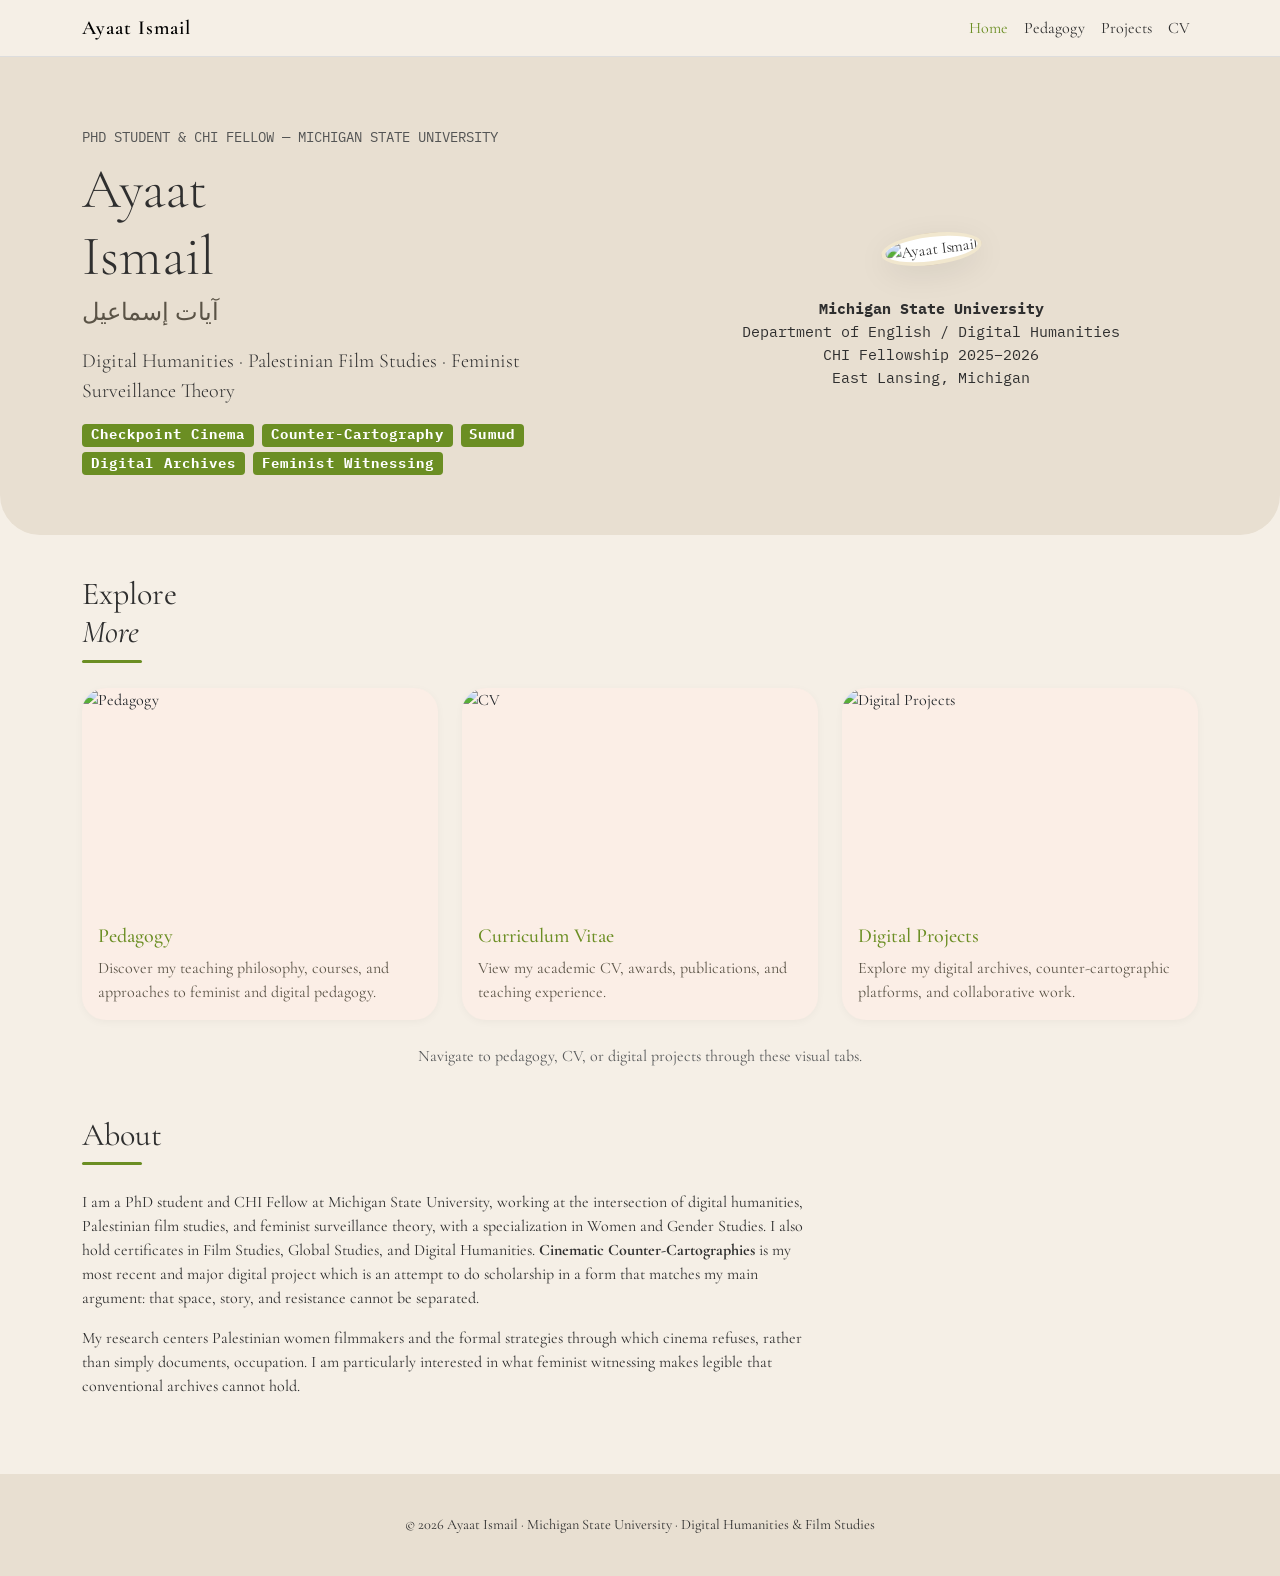
==== index.html @ cc30a3f8 "fixed pages" ====
<!DOCTYPE html>
<html lang="en">
<head>
  <meta charset="utf-8">
  <meta name="viewport" content="width=device-width, initial-scale=1">
  <title>Ayaat Ismail — Home</title>
  <link href="https://cdn.jsdelivr.net/npm/bootstrap@5.3.3/dist/css/bootstrap.min.css" rel="stylesheet">
  <link href="https://fonts.googleapis.com/css2?family=Cormorant+Garamond:wght@300;400;600&family=IBM+Plex+Mono:wght@300;400&display=swap" rel="stylesheet">
  <style>
    :root{
      --olive:#6b8e23;
      --olive-dark:#4a5d1a;
      --beige:#f5efe6;
      --sand:#e8dfd1;
      --text:#2f2f2f;
      --muted:#5a5346;
    }
    body{
      background:var(--beige);
      color:var(--text);
      font-family:"Cormorant Garamond", serif;
    }
    .navbar{
      background:var(--beige);
      border-bottom:1px solid #ddd;
    }
    .navbar-brand{
      font-weight:600;
      letter-spacing:1px;
    }
    .nav-link{
      color:var(--text)!important;
    }
    .nav-link:hover, .nav-link.active{
      color:var(--olive)!important;
    }
    .hero-section{
      padding:70px 0 40px 0;
      background:var(--sand);
      border-radius:0 0 2.5rem 2.5rem;
      margin-bottom:40px;
    }
    .hero-img{
      width:180px;
      height:180px;
      object-fit:cover;
      border-radius:50%;
      border:4px solid #b8860b33;
      box-shadow:0 8px 32px rgba(0,0,0,0.08);
      background:#fff;
      margin-bottom:1.5rem;
      transform:rotate(-7deg);
      transition:transform 0.3s;
    }
    .hero-img:hover{
      transform:scale(1.05) rotate(-9deg);
    }
    .hero-name-ar{
      font-family:'Amiri', serif;
      color:var(--muted);
      direction:rtl;
    }
    .section-title{
      font-size:2rem;
      font-family:'Cormorant Garamond',serif;
      font-weight:400;
    }
    .section-header-line{
      width:60px;
      height:3px;
      background:var(--olive);
      margin-bottom:25px;
      border-radius:2px;
    }
    .badge.bg-secondary{
      background:var(--olive)!important;
      color:#fff;
      font-family:'IBM Plex Mono',monospace;
      font-size:0.85rem;
      letter-spacing:0.08em;
      border-radius:4px;
    }
    .footer{
      padding:40px;
      text-align:center;
      background:var(--sand);
      margin-top:60px;
      font-size:0.9rem;
    }
    .explore-cards .card{
      border-radius:1.5rem;
      box-shadow:0 2px 8px rgba(0,0,0,0.04);
      background:#fbeee6;
      border:none;
      transition:box-shadow 0.2s,transform 0.2s;
      overflow:hidden;
    }
    .explore-cards .card:hover{
      box-shadow:0 8px 32px rgba(74,82,64,0.13),0 2px 8px rgba(0,0,0,0.04);
      transform:translateY(-2px) scale(1.02);
    }
    .explore-cards .card img{
      width:100%;
      min-height:220px;
      max-height:320px;
      object-fit:cover;
      transition:transform 0.2s;
    }
    .explore-cards .card img:hover{
      transform:scale(1.04) rotate(-2deg);
    }
  </style>
</head>
<body>
<!-- NAV -->
<nav class="navbar navbar-expand-lg sticky-top">
  <div class="container">
    <a class="navbar-brand" href="index.html">Ayaat Ismail</a>
    <button class="navbar-toggler" data-bs-toggle="collapse" data-bs-target="#nav">
      <span class="navbar-toggler-icon"></span>
    </button>
    <div class="collapse navbar-collapse" id="nav">
      <ul class="navbar-nav ms-auto">
        <li><a class="nav-link active" href="index.html">Home</a></li>
        <li><a class="nav-link" href="pedagogy.html">Pedagogy</a></li>
        <li><a class="nav-link" href="projects.html">Projects</a></li>
        <li><a class="nav-link" href="cv.html">CV</a></li>
      </ul>
    </div>
  </div>
</nav>

<!-- HERO SECTION -->
<section class="hero-section">
  <div class="container">
    <div class="row align-items-center g-5">
      <div class="col-md-6 text-center text-md-start">
        <p class="text-uppercase small text-muted mb-2" style="font-family:'IBM Plex Mono',monospace;">PhD Student &amp; CHI Fellow — Michigan State University</p>
        <h1 class="display-4 fw-light mb-1">Ayaat<br>Ismail</h1>
        <p class="hero-name-ar fs-4 mb-3">آيات إسماعيل</p>
        <p class="lead mb-3">Digital Humanities · Palestinian Film Studies · Feminist Surveillance Theory</p>
        <div class="mb-3">
          <span class="badge bg-secondary me-1 mb-1">Checkpoint Cinema</span>
          <span class="badge bg-secondary me-1 mb-1">Counter-Cartography</span>
          <span class="badge bg-secondary me-1 mb-1">Sumud</span>
          <span class="badge bg-secondary me-1 mb-1">Digital Archives</span>
          <span class="badge bg-secondary me-1 mb-1">Feminist Witnessing</span>
        </div>
      </div>
      <div class="col-md-6 text-center">
        <img src="assets/images/yoyo1.jpeg" alt="Ayaat Ismail" class="hero-img mb-3">
        <div class="mt-3" style="font-family:'IBM Plex Mono',monospace;font-size:0.95rem;">
          <strong>Michigan State University</strong><br>
          Department of English / Digital Humanities<br>
          CHI Fellowship 2025–2026<br>
          East Lansing, Michigan
        </div>
      </div>
    </div>
  </div>
</section>

<!-- EXPLORE MORE SECTION -->
<section id="visuals" class="container mb-5">
  <div class="section-header">
    <h2 class="section-title">Explore<br><em>More</em></h2>
    <div class="section-header-line"></div>
  </div>
  <div class="row g-4 align-items-stretch justify-content-center explore-cards">
    <!-- Pedagogy Tab -->
    <div class="col-12 col-md-4 d-flex">
      <a href="pedagogy.html" class="w-100 text-decoration-none">
        <div class="card h-100">
          <img src="assets/images/pali1.png" alt="Pedagogy">
          <div class="card-body">
            <h5 class="mb-2" style="color:var(--olive);font-family:'Cormorant Garamond',serif;">Pedagogy</h5>
            <p class="mb-0" style="font-size:1rem;color:var(--muted);">Discover my teaching philosophy, courses, and approaches to feminist and digital pedagogy.</p>
          </div>
        </div>
      </a>
    </div>
    <!-- CV Tab -->
    <div class="col-12 col-md-4 d-flex">
      <a href="cv.html" class="w-100 text-decoration-none">
        <div class="card h-100">
          <img src="assets/images/pali2.png" alt="CV">
          <div class="card-body">
            <h5 class="mb-2" style="color:var(--olive);font-family:'Cormorant Garamond',serif;">Curriculum Vitae</h5>
            <p class="mb-0" style="font-size:1rem;color:var(--muted);">View my academic CV, awards, publications, and teaching experience.</p>
          </div>
        </div>
      </a>
    </div>
    <!-- Digital Projects Tab -->
    <div class="col-12 col-md-4 d-flex">
      <a href="projects.html" class="w-100 text-decoration-none">
        <div class="card h-100">
          <img src="assets/images/pali3.png" alt="Digital Projects">
          <div class="card-body">
            <h5 class="mb-2" style="color:var(--olive);font-family:'Cormorant Garamond',serif;">Digital Projects</h5>
            <p class="mb-0" style="font-size:1rem;color:var(--muted);">Explore my digital archives, counter-cartographic platforms, and collaborative work.</p>
          </div>
        </div>
      </a>
    </div>
  </div>
  <div class="text-center mt-4 text-muted" style="font-size:1rem;">
    Navigate to pedagogy, CV, or digital projects through these visual tabs.
  </div>
</section>

<!-- ABOUT SECTION -->
<section class="container my-5">
  <div class="section-header">
    <h2 class="section-title">About</h2>
    <div class="section-header-line"></div>
  </div>
  <div class="row">
    <div class="col-md-8">
      <p>
        I am a PhD student and CHI Fellow at Michigan State University, working at the intersection of digital humanities, Palestinian film studies, and feminist surveillance theory, with a specialization in Women and Gender Studies. I also hold certificates in Film Studies, Global Studies, and Digital Humanities.
        <strong>Cinematic Counter-Cartographies</strong> is my most recent and major digital project which is an attempt to do scholarship in a form that matches my main argument: that space, story, and resistance cannot be separated.
      </p>
      <p>
        My research centers Palestinian women filmmakers and the formal strategies through which cinema refuses, rather than simply documents, occupation. I am particularly interested in what feminist witnessing makes legible that conventional archives cannot hold.
      </p>
    </div>
  </div>
</section>

<footer class="footer">
  © 2026 Ayaat Ismail · Michigan State University · Digital Humanities & Film Studies
</footer>
<script src="https://cdn.jsdelivr.net/npm/bootstrap@5.3.3/dist/js/bootstrap.bundle.min.js"></script>
</body>
</html>
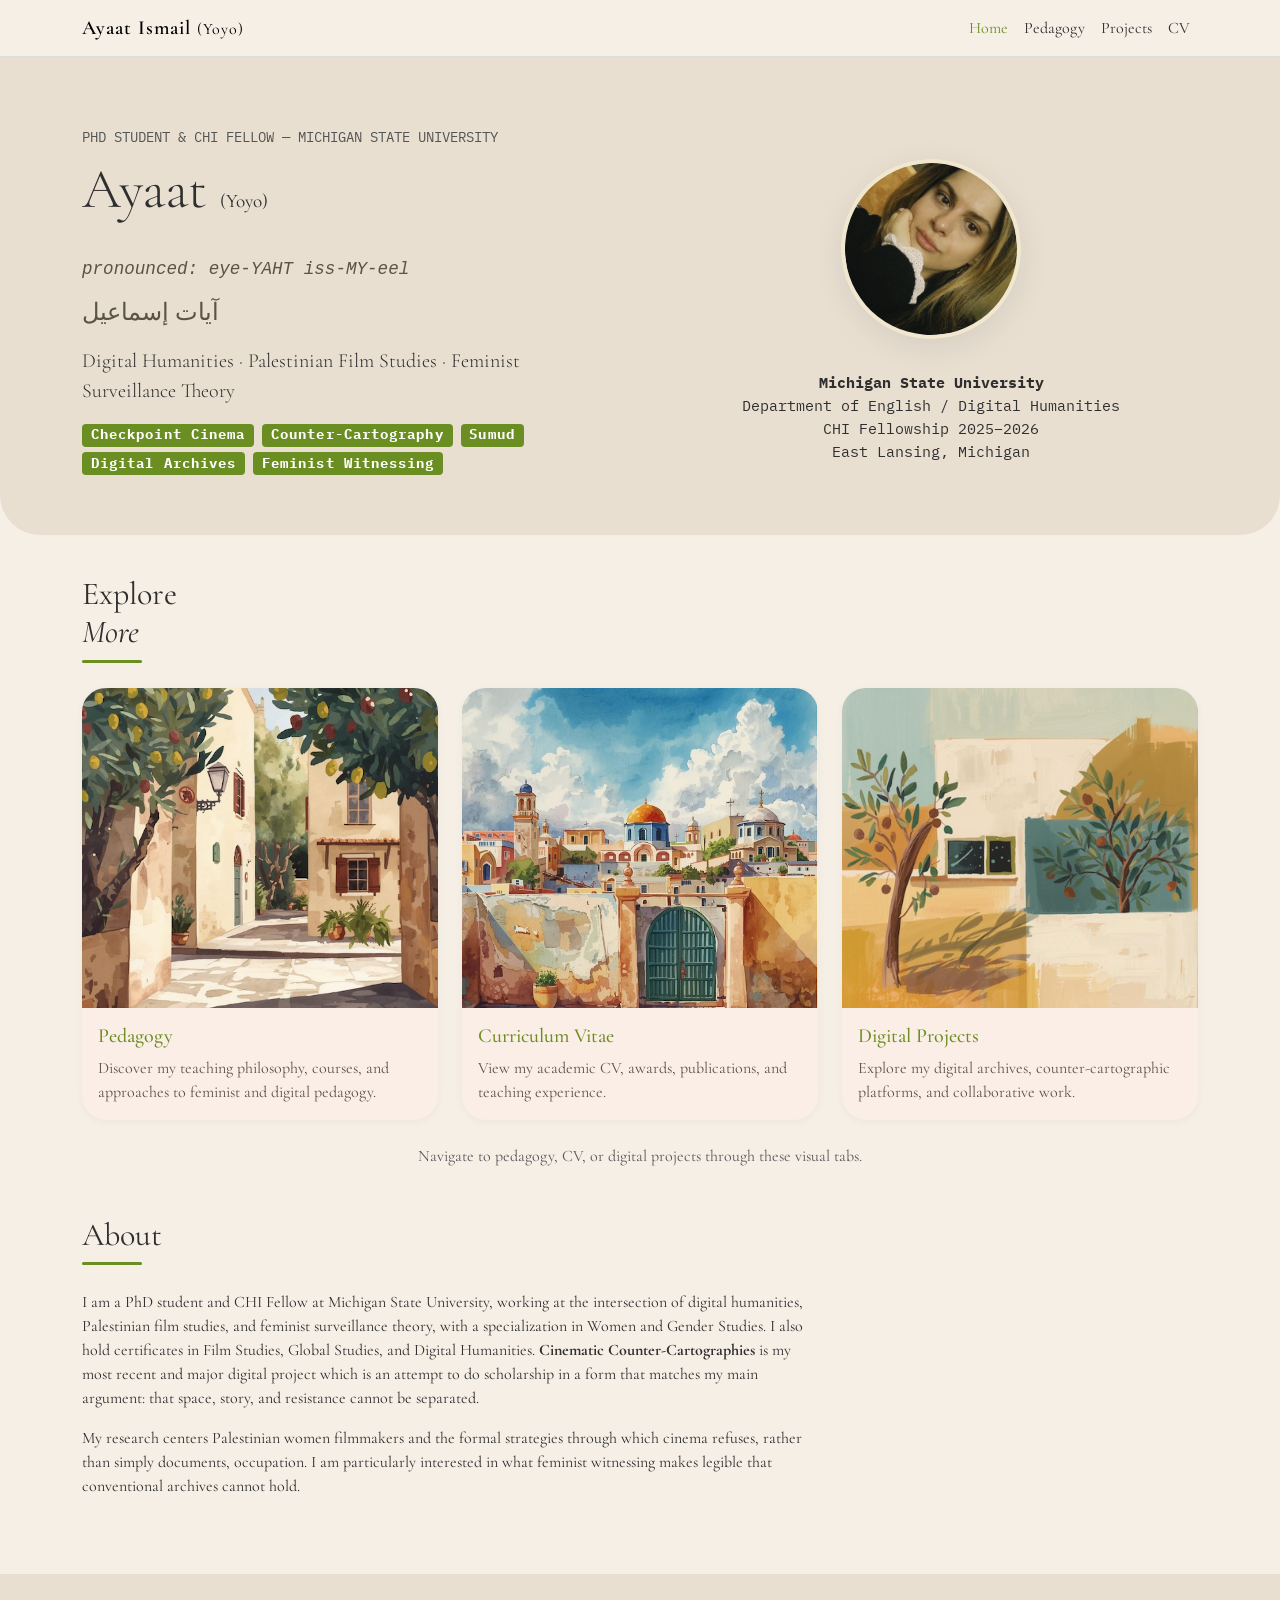
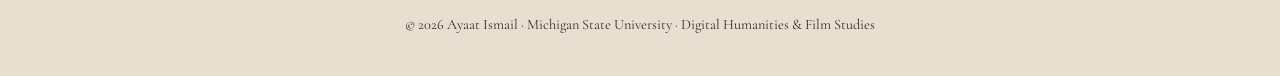
==== commit 4d9b5477: "Update index.html" ====
--- a/index.html
+++ b/index.html
@@ -115,7 +115,7 @@
 <!-- NAV -->
 <nav class="navbar navbar-expand-lg sticky-top">
   <div class="container">
-    <a class="navbar-brand" href="index.html">Ayaat Ismail</a>
+    <a class="navbar-brand" href="index.html">Ayaat Ismail <span style="font-weight:400;font-size:1rem;">(Yoyo)</span></a>
     <button class="navbar-toggler" data-bs-toggle="collapse" data-bs-target="#nav">
       <span class="navbar-toggler-icon"></span>
     </button>
@@ -136,7 +136,12 @@
     <div class="row align-items-center g-5">
       <div class="col-md-6 text-center text-md-start">
         <p class="text-uppercase small text-muted mb-2" style="font-family:'IBM Plex Mono',monospace;">PhD Student &amp; CHI Fellow — Michigan State University</p>
-        <h1 class="display-4 fw-light mb-1">Ayaat<br>Ismail</h1>
+        <h1 class="display-4 fw-light mb-1">
+          Ayaat <span style="font-weight:400;font-size:1.2rem;">(Yoyo)</span><br>
+          <span style="font-size:1.1rem;font-family:'IBM Plex Mono',monospace;color:var(--muted);">
+            <em>pronounced: eye-YAHT iss-MY-eel</em>
+          </span>
+        </h1>
         <p class="hero-name-ar fs-4 mb-3">آيات إسماعيل</p>
         <p class="lead mb-3">Digital Humanities · Palestinian Film Studies · Feminist Surveillance Theory</p>
         <div class="mb-3">
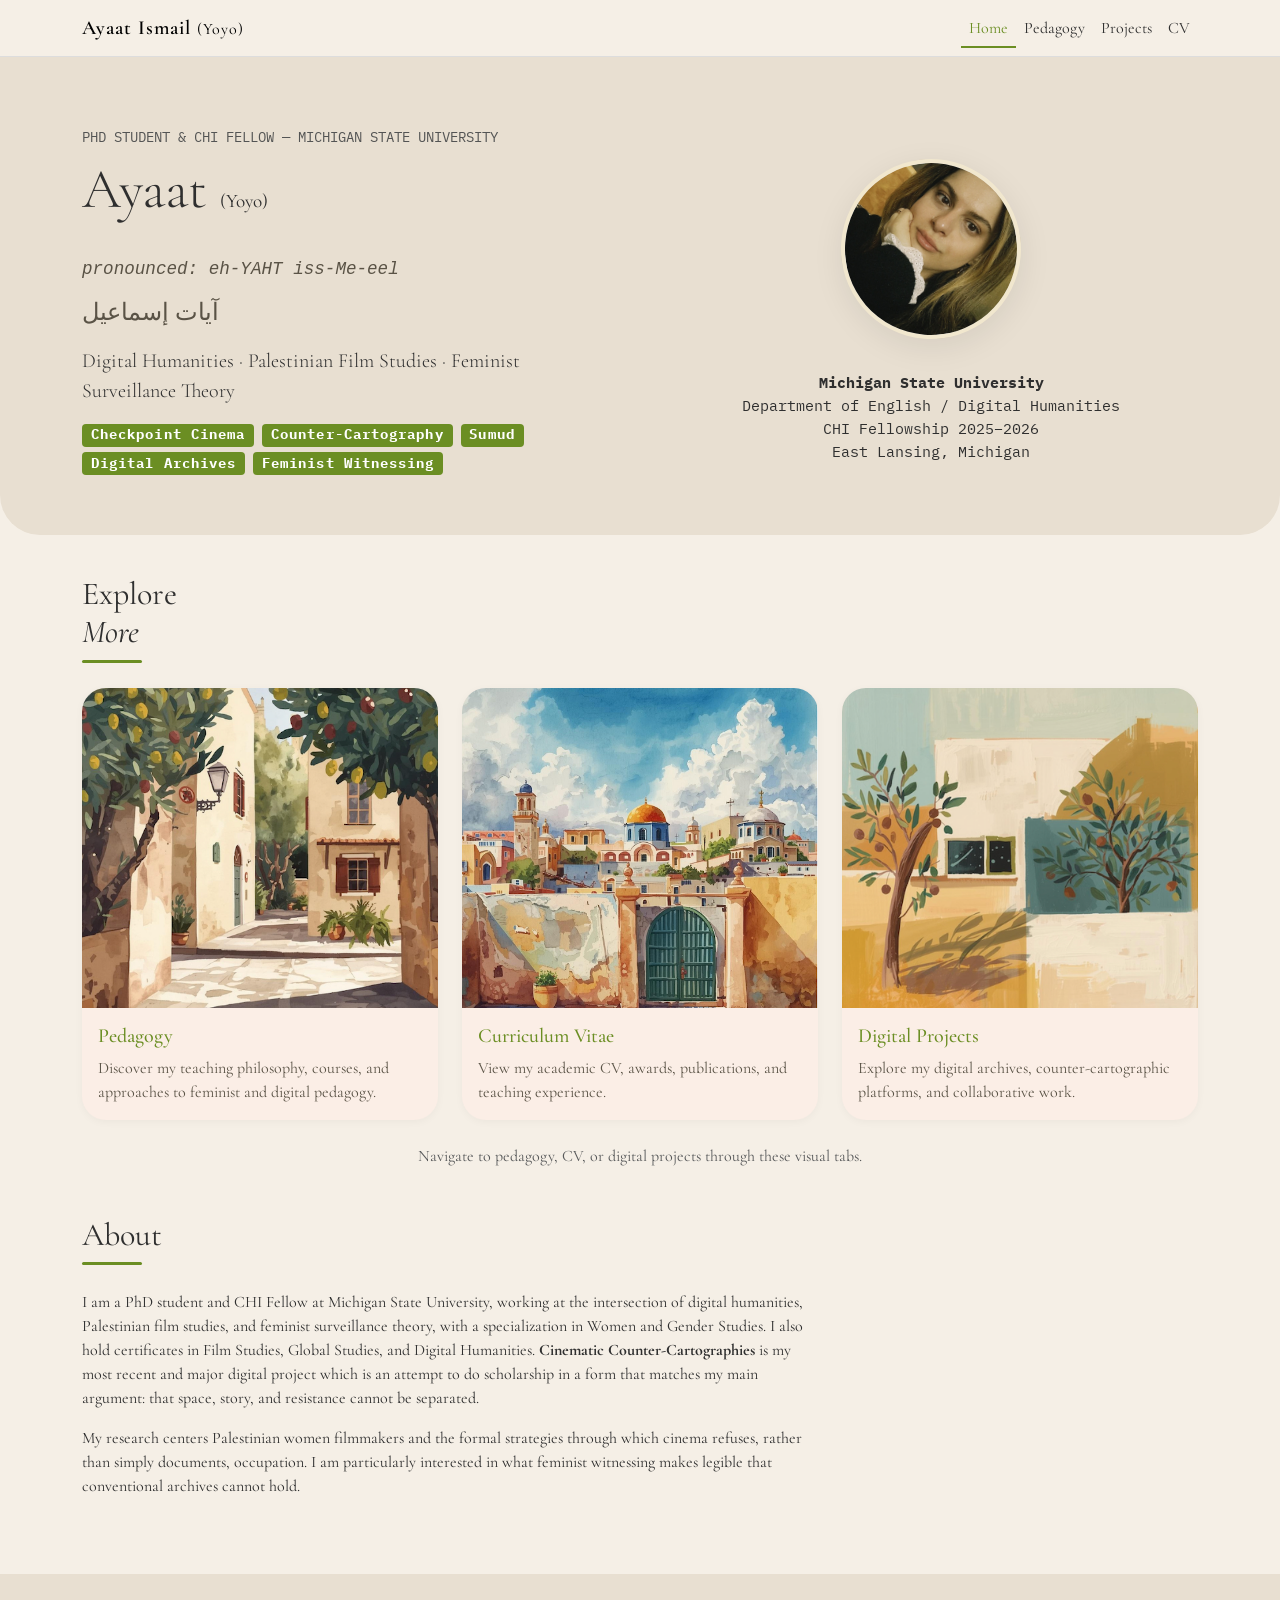
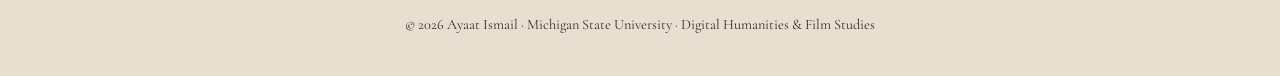
==== commit 3f18a43d: "green" ====
--- a/index.html
+++ b/index.html
@@ -28,11 +28,29 @@
       font-weight:600;
       letter-spacing:1px;
     }
-    .nav-link{
-      color:var(--text)!important;
-    }
-    .nav-link:hover, .nav-link.active{
-      color:var(--olive)!important;
+    .nav-link {
+      color: var(--text) !important;
+      position: relative;
+      transition: color 0.2s;
+    }
+    .nav-link:hover,
+    .nav-link.active {
+      color: var(--olive) !important;
+    }
+    .nav-link::after {
+      content: "";
+      display: block;
+      width: 0;
+      height: 2px;
+      background: var(--olive);
+      transition: width 0.25s;
+      position: absolute;
+      left: 0;
+      bottom: 0;
+    }
+    .nav-link:hover::after,
+    .nav-link.active::after {
+      width: 100%;
     }
     .hero-section{
       padding:70px 0 40px 0;
@@ -139,7 +157,7 @@
         <h1 class="display-4 fw-light mb-1">
           Ayaat <span style="font-weight:400;font-size:1.2rem;">(Yoyo)</span><br>
           <span style="font-size:1.1rem;font-family:'IBM Plex Mono',monospace;color:var(--muted);">
-            <em>pronounced: eye-YAHT iss-MY-eel</em>
+            <em>pronounced: eh-YAHT iss-Me-eel</em>
           </span>
         </h1>
         <p class="hero-name-ar fs-4 mb-3">آيات إسماعيل</p>
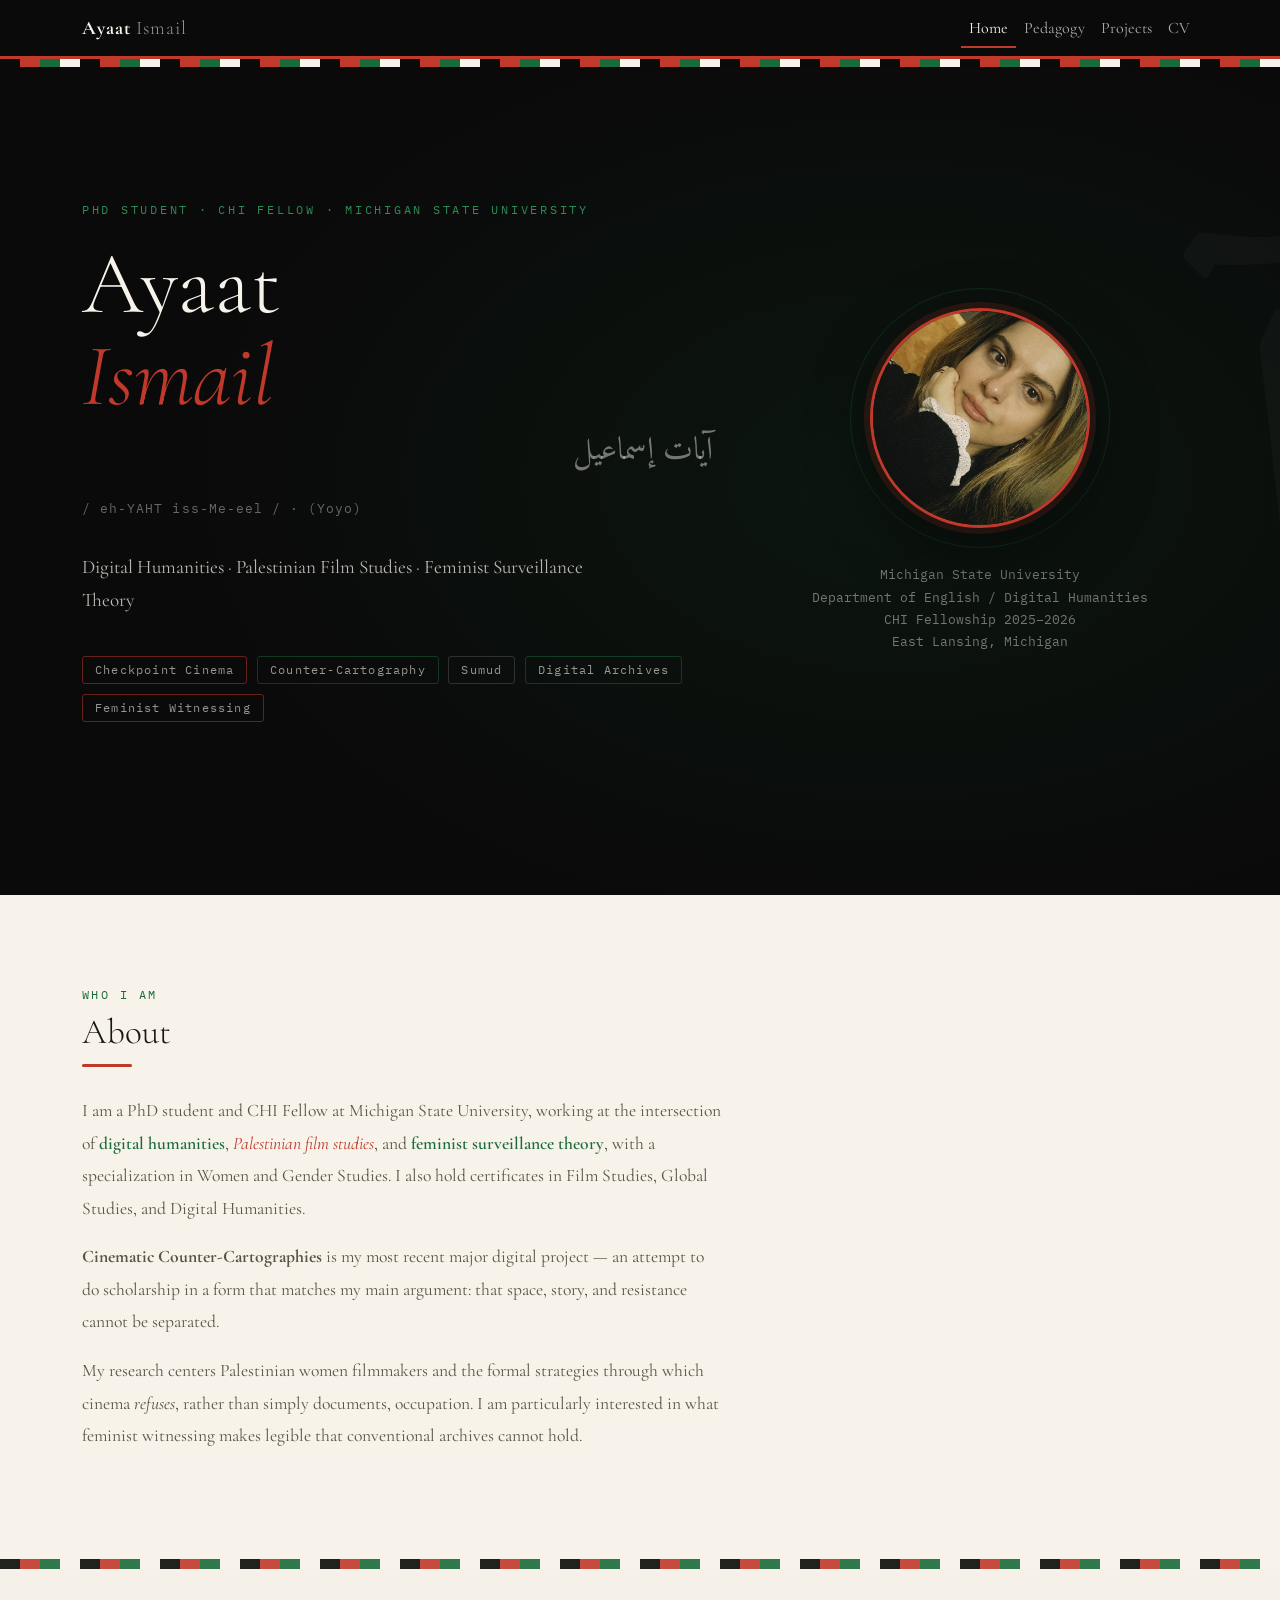
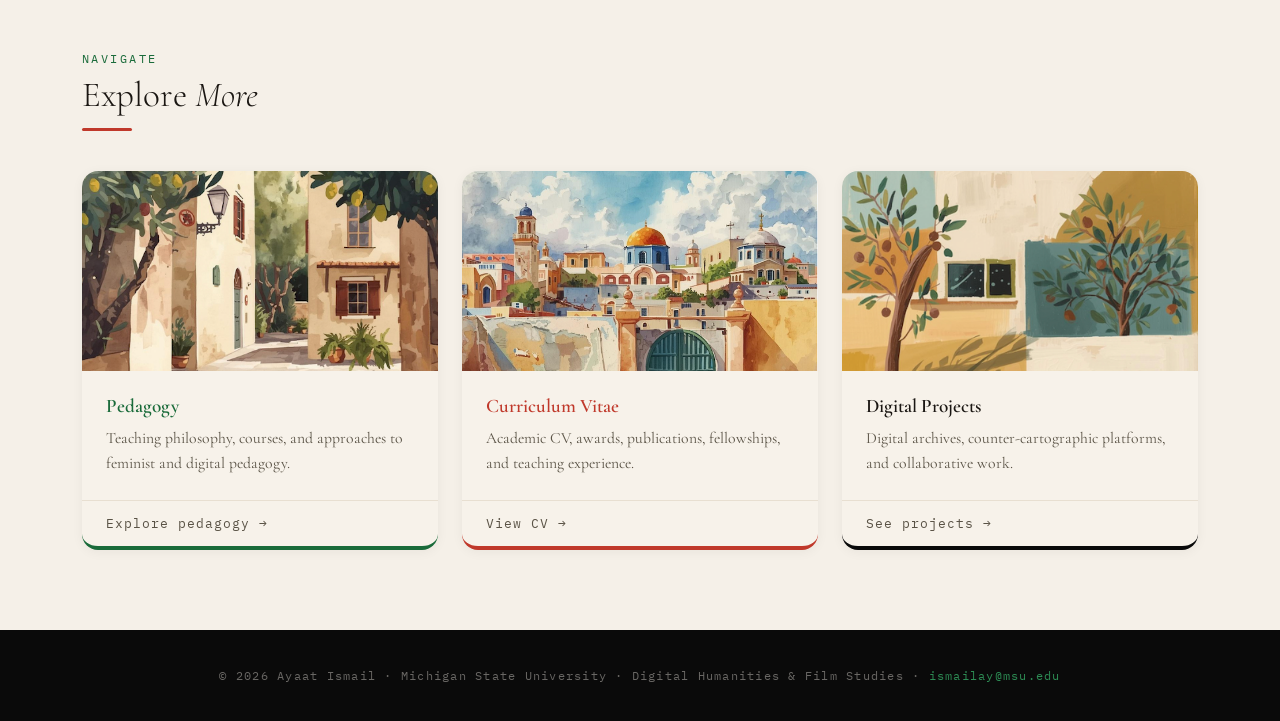
==== commit cd9617c2: "redesign" ====
--- a/index.html
+++ b/index.html
@@ -5,136 +5,278 @@
   <meta name="viewport" content="width=device-width, initial-scale=1">
   <title>Ayaat Ismail — Home</title>
   <link href="https://cdn.jsdelivr.net/npm/bootstrap@5.3.3/dist/css/bootstrap.min.css" rel="stylesheet">
-  <link href="https://fonts.googleapis.com/css2?family=Cormorant+Garamond:wght@300;400;600&family=IBM+Plex+Mono:wght@300;400&display=swap" rel="stylesheet">
+  <link href="https://fonts.googleapis.com/css2?family=Cormorant+Garamond:ital,wght@0,300;0,400;0,600;0,700;1,300;1,400;1,600&family=IBM+Plex+Mono:wght@300;400&family=Amiri:ital,wght@0,400;0,700;1,400&display=swap" rel="stylesheet">
   <style>
-    :root{
-      --olive:#6b8e23;
-      --olive-dark:#4a5d1a;
-      --beige:#f5efe6;
-      --sand:#e8dfd1;
-      --text:#2f2f2f;
-      --muted:#5a5346;
-    }
-    body{
-      background:var(--beige);
-      color:var(--text);
-      font-family:"Cormorant Garamond", serif;
-    }
-    .navbar{
-      background:var(--beige);
-      border-bottom:1px solid #ddd;
-    }
-    .navbar-brand{
-      font-weight:600;
-      letter-spacing:1px;
-    }
-    .nav-link {
-      color: var(--text) !important;
+    :root {
+      --black:       #0a0a0a;
+      --white:       #f7f2ea;
+      --green:       #1a6b3a;
+      --green-mid:   #2d8c54;
+      --green-light: #e8f3ec;
+      --red:         #c0392b;
+      --red-soft:    #f9e8e6;
+      --paper:       #f5f0e8;
+      --sand:        #e8dfd1;
+      --ink:         #1a1612;
+      --muted:       #5a5346;
+      --gold:        #b8860b;
+    }
+    * { box-sizing: border-box; margin: 0; padding: 0; }
+    body {
+      font-family: 'Cormorant Garamond', Georgia, serif;
+      background: var(--paper);
+      color: var(--ink);
+      overflow-x: hidden;
+    }
+
+    /* ── NAV ── */
+    .navbar {
+      background: var(--black);
+      border-bottom: 3px solid var(--red);
+    }
+    .navbar-brand {
+      font-weight: 700;
+      color: var(--white) !important;
+      letter-spacing: 1px;
+      font-size: 1.2rem;
+    }
+    .navbar-brand span { font-weight: 300; color: rgba(247,242,234,0.6); }
+    .navbar-toggler-icon { filter: invert(1); }
+    .nav-link { color: rgba(247,242,234,0.7) !important; position: relative; transition: color 0.2s; }
+    .nav-link::after {
+      content:""; display:block; width:0; height:2px;
+      background: var(--red); transition: width 0.25s;
+      position:absolute; left:0; bottom:0;
+    }
+    .nav-link:hover::after, .nav-link.active::after { width: 100%; }
+    .nav-link:hover, .nav-link.active { color: var(--white) !important; }
+
+    /* ── KEFFIYEH STRIPE ── */
+    .keffiyeh-stripe {
+      height: 8px;
+      background: repeating-linear-gradient(
+        90deg,
+        var(--black) 0, var(--black) 20px,
+        var(--red)   20px, var(--red)   40px,
+        var(--green) 40px, var(--green) 60px,
+        var(--white) 60px, var(--white) 80px
+      );
+    }
+
+    /* ── HERO ── */
+    .hero {
+      background: var(--black);
+      min-height: 92vh;
+      display: flex;
+      align-items: center;
       position: relative;
-      transition: color 0.2s;
-    }
-    .nav-link:hover,
-    .nav-link.active {
-      color: var(--olive) !important;
-    }
-    .nav-link::after {
+      overflow: hidden;
+    }
+    .hero::before {
       content: "";
+      position: absolute; inset: 0;
+      background: radial-gradient(ellipse 80% 80% at 70% 50%, rgba(26,107,58,0.12) 0%, transparent 70%);
+      pointer-events: none;
+    }
+    /* Large decorative Arabic letter */
+    .hero-bg-ar {
+      position: absolute;
+      right: -40px;
+      top: 50%;
+      transform: translateY(-50%);
+      font-family: 'Amiri', serif;
+      font-size: clamp(260px, 30vw, 420px);
+      color: rgba(255,255,255,0.025);
+      line-height: 1;
+      user-select: none;
+      pointer-events: none;
+    }
+    .hero-content { position: relative; z-index: 1; }
+    .hero-eyebrow {
+      font-family: 'IBM Plex Mono', monospace;
+      font-size: 0.78rem;
+      letter-spacing: 0.22em;
+      text-transform: uppercase;
+      color: var(--green-mid);
+      margin-bottom: 1.2rem;
+    }
+    .hero-name {
+      font-size: clamp(3rem, 7vw, 5.5rem);
+      font-weight: 300;
+      color: var(--white);
+      line-height: 1.05;
+      margin-bottom: 0.3rem;
+    }
+    .hero-name em { color: var(--red); font-style: italic; }
+    .hero-name-ar {
+      font-family: 'Amiri', serif;
+      font-size: clamp(1.4rem, 3vw, 2rem);
+      color: rgba(247,242,234,0.45);
+      direction: rtl;
+      margin-bottom: 1.5rem;
+    }
+    .hero-pronounce {
+      font-family: 'IBM Plex Mono', monospace;
+      font-size: 0.82rem;
+      color: rgba(247,242,234,0.4);
+      letter-spacing: 0.08em;
+      margin-bottom: 2rem;
+    }
+    .hero-desc {
+      font-size: 1.2rem;
+      color: rgba(247,242,234,0.75);
+      line-height: 1.7;
+      max-width: 520px;
+      margin-bottom: 2.5rem;
+    }
+    .hero-tags { display: flex; flex-wrap: wrap; gap: 0.6rem; margin-bottom: 2.5rem; }
+    .hero-tag {
+      font-family: 'IBM Plex Mono', monospace;
+      font-size: 0.75rem;
+      letter-spacing: 0.1em;
+      padding: 4px 12px;
+      border-radius: 3px;
+      border: 1px solid rgba(255,255,255,0.15);
+      color: rgba(247,242,234,0.6);
+      transition: border-color 0.2s, color 0.2s;
+    }
+    .hero-tag:hover { border-color: var(--green-mid); color: var(--white); }
+    .hero-tag.red { border-color: rgba(192,57,43,0.5); }
+    .hero-tag.green { border-color: rgba(26,107,58,0.5); }
+
+    /* Photo */
+    .hero-photo-wrap {
+      position: relative;
+      display: inline-block;
+    }
+    .hero-photo {
+      width: 220px;
+      height: 220px;
+      border-radius: 50%;
+      object-fit: cover;
+      border: 3px solid var(--red);
+      box-shadow: 0 0 0 6px rgba(192,57,43,0.15), 0 20px 60px rgba(0,0,0,0.5);
+      transform: rotate(-5deg);
+      transition: transform 0.4s;
       display: block;
-      width: 0;
-      height: 2px;
-      background: var(--olive);
-      transition: width 0.25s;
+    }
+    .hero-photo:hover { transform: rotate(-8deg) scale(1.05); }
+    .hero-photo-ring {
       position: absolute;
-      left: 0;
-      bottom: 0;
-    }
-    .nav-link:hover::after,
-    .nav-link.active::after {
+      inset: -20px;
+      border-radius: 50%;
+      border: 1px solid rgba(26,107,58,0.3);
+    }
+    .hero-affiliation {
+      margin-top: 1.8rem;
+      font-family: 'IBM Plex Mono', monospace;
+      font-size: 0.82rem;
+      color: rgba(247,242,234,0.45);
+      line-height: 1.7;
+      text-align: center;
+    }
+
+    /* ── ABOUT ── */
+    .about-section { padding: 90px 0; background: var(--white); }
+    .section-label {
+      font-family: 'IBM Plex Mono', monospace;
+      font-size: 0.78rem;
+      letter-spacing: 0.2em;
+      text-transform: uppercase;
+      color: var(--green);
+      margin-bottom: 0.5rem;
+    }
+    .section-title { font-size: 2.2rem; font-weight: 300; line-height: 1.15; }
+    .accent-line { width: 50px; height: 3px; background: var(--red); border-radius: 2px; margin: 12px 0 28px; }
+    .about-text { font-size: 1.1rem; line-height: 1.85; color: var(--muted); }
+    .highlight { color: var(--red); font-style: italic; }
+    .highlight-green { color: var(--green); font-weight: 600; }
+
+    /* ── EXPLORE CARDS ── */
+    .explore-section { padding: 80px 0; background: var(--paper); }
+    .explore-grid {
+      display: grid;
+      grid-template-columns: repeat(auto-fit, minmax(280px, 1fr));
+      gap: 1.5rem;
+      margin-top: 2.5rem;
+    }
+    .explore-card {
+      background: var(--white);
+      border-radius: 1rem;
+      overflow: hidden;
+      text-decoration: none;
+      display: flex;
+      flex-direction: column;
+      border-bottom: 4px solid transparent;
+      box-shadow: 0 2px 12px rgba(0,0,0,0.05);
+      transition: transform 0.25s, box-shadow 0.25s, border-color 0.25s;
+    }
+    .explore-card:hover { transform: translateY(-5px); box-shadow: 0 16px 40px rgba(0,0,0,0.10); }
+    .explore-card.c-green { border-color: var(--green); }
+    .explore-card.c-red   { border-color: var(--red); }
+    .explore-card.c-black { border-color: var(--black); }
+    .explore-card img {
       width: 100%;
-    }
-    .hero-section{
-      padding:70px 0 40px 0;
-      background:var(--sand);
-      border-radius:0 0 2.5rem 2.5rem;
-      margin-bottom:40px;
-    }
-    .hero-img{
-      width:180px;
-      height:180px;
-      object-fit:cover;
-      border-radius:50%;
-      border:4px solid #b8860b33;
-      box-shadow:0 8px 32px rgba(0,0,0,0.08);
-      background:#fff;
-      margin-bottom:1.5rem;
-      transform:rotate(-7deg);
-      transition:transform 0.3s;
-    }
-    .hero-img:hover{
-      transform:scale(1.05) rotate(-9deg);
-    }
-    .hero-name-ar{
-      font-family:'Amiri', serif;
-      color:var(--muted);
-      direction:rtl;
-    }
-    .section-title{
-      font-size:2rem;
-      font-family:'Cormorant Garamond',serif;
-      font-weight:400;
-    }
-    .section-header-line{
-      width:60px;
-      height:3px;
-      background:var(--olive);
-      margin-bottom:25px;
-      border-radius:2px;
-    }
-    .badge.bg-secondary{
-      background:var(--olive)!important;
-      color:#fff;
-      font-family:'IBM Plex Mono',monospace;
-      font-size:0.85rem;
-      letter-spacing:0.08em;
-      border-radius:4px;
-    }
-    .footer{
-      padding:40px;
-      text-align:center;
-      background:var(--sand);
-      margin-top:60px;
-      font-size:0.9rem;
-    }
-    .explore-cards .card{
-      border-radius:1.5rem;
-      box-shadow:0 2px 8px rgba(0,0,0,0.04);
-      background:#fbeee6;
-      border:none;
-      transition:box-shadow 0.2s,transform 0.2s;
-      overflow:hidden;
-    }
-    .explore-cards .card:hover{
-      box-shadow:0 8px 32px rgba(74,82,64,0.13),0 2px 8px rgba(0,0,0,0.04);
-      transform:translateY(-2px) scale(1.02);
-    }
-    .explore-cards .card img{
-      width:100%;
-      min-height:220px;
-      max-height:320px;
-      object-fit:cover;
-      transition:transform 0.2s;
-    }
-    .explore-cards .card img:hover{
-      transform:scale(1.04) rotate(-2deg);
-    }
+      height: 200px;
+      object-fit: cover;
+      transition: transform 0.3s;
+    }
+    .explore-card:hover img { transform: scale(1.04); }
+    .explore-card-body { padding: 1.5rem; flex: 1; }
+    .explore-card-body h5 {
+      font-size: 1.2rem;
+      font-weight: 600;
+      margin-bottom: 0.5rem;
+    }
+    .c-green .explore-card-body h5 { color: var(--green); }
+    .c-red   .explore-card-body h5 { color: var(--red); }
+    .c-black .explore-card-body h5 { color: var(--ink); }
+    .explore-card-body p { font-size: 0.98rem; color: var(--muted); line-height: 1.6; margin: 0; }
+    .explore-card-arrow {
+      font-family: 'IBM Plex Mono', monospace;
+      font-size: 0.8rem;
+      padding: 0.8rem 1.5rem;
+      border-top: 1px solid var(--sand);
+      color: var(--muted);
+      letter-spacing: 0.08em;
+    }
+
+    /* ── KEFFIYEH DIVIDER ── */
+    .keffiyeh-divider {
+      height: 10px;
+      background: repeating-linear-gradient(
+        90deg,
+        var(--black) 0, var(--black) 20px,
+        var(--red)   20px, var(--red)   40px,
+        var(--green) 40px, var(--green) 60px,
+        var(--white) 60px, var(--white) 80px
+      );
+      opacity: 0.9;
+    }
+
+    /* ── REVEAL ── */
+    .reveal { opacity: 0; transform: translateY(28px); transition: opacity 0.6s ease, transform 0.6s ease; }
+    .reveal.visible { opacity: 1; transform: none; }
+
+    /* ── FOOTER ── */
+    footer {
+      background: var(--black);
+      color: rgba(247,242,234,0.4);
+      text-align: center;
+      padding: 36px;
+      font-family: 'IBM Plex Mono', monospace;
+      font-size: 0.78rem;
+      letter-spacing: 0.1em;
+    }
+    footer a { color: var(--green-mid); text-decoration: none; }
   </style>
 </head>
 <body>
-<!-- NAV -->
+
 <nav class="navbar navbar-expand-lg sticky-top">
   <div class="container">
-    <a class="navbar-brand" href="index.html">Ayaat Ismail <span style="font-weight:400;font-size:1rem;">(Yoyo)</span></a>
-    <button class="navbar-toggler" data-bs-toggle="collapse" data-bs-target="#nav">
+    <a class="navbar-brand" href="index.html">Ayaat <span>Ismail</span></a>
+    <button class="navbar-toggler border-0" data-bs-toggle="collapse" data-bs-target="#nav">
       <span class="navbar-toggler-icon"></span>
     </button>
     <div class="collapse navbar-collapse" id="nav">
@@ -148,32 +290,39 @@
   </div>
 </nav>
 
-<!-- HERO SECTION -->
-<section class="hero-section">
-  <div class="container">
+<div class="keffiyeh-stripe"></div>
+
+<!-- HERO -->
+<section class="hero">
+  <div class="hero-bg-ar">آ</div>
+  <div class="container hero-content">
     <div class="row align-items-center g-5">
-      <div class="col-md-6 text-center text-md-start">
-        <p class="text-uppercase small text-muted mb-2" style="font-family:'IBM Plex Mono',monospace;">PhD Student &amp; CHI Fellow — Michigan State University</p>
-        <h1 class="display-4 fw-light mb-1">
-          Ayaat <span style="font-weight:400;font-size:1.2rem;">(Yoyo)</span><br>
-          <span style="font-size:1.1rem;font-family:'IBM Plex Mono',monospace;color:var(--muted);">
-            <em>pronounced: eh-YAHT iss-Me-eel</em>
-          </span>
+      <div class="col-md-7">
+        <p class="hero-eyebrow">PhD Student · CHI Fellow · Michigan State University</p>
+        <h1 class="hero-name">
+          Ayaat<br>
+          <em>Ismail</em>
         </h1>
-        <p class="hero-name-ar fs-4 mb-3">آيات إسماعيل</p>
-        <p class="lead mb-3">Digital Humanities · Palestinian Film Studies · Feminist Surveillance Theory</p>
-        <div class="mb-3">
-          <span class="badge bg-secondary me-1 mb-1">Checkpoint Cinema</span>
-          <span class="badge bg-secondary me-1 mb-1">Counter-Cartography</span>
-          <span class="badge bg-secondary me-1 mb-1">Sumud</span>
-          <span class="badge bg-secondary me-1 mb-1">Digital Archives</span>
-          <span class="badge bg-secondary me-1 mb-1">Feminist Witnessing</span>
+        <p class="hero-name-ar">آيات إسماعيل</p>
+        <p class="hero-pronounce">/ eh-YAHT iss-Me-eel / · (Yoyo)</p>
+        <p class="hero-desc">
+          Digital Humanities · Palestinian Film Studies · Feminist Surveillance Theory
+        </p>
+        <div class="hero-tags">
+          <span class="hero-tag red">Checkpoint Cinema</span>
+          <span class="hero-tag green">Counter-Cartography</span>
+          <span class="hero-tag">Sumud</span>
+          <span class="hero-tag green">Digital Archives</span>
+          <span class="hero-tag red">Feminist Witnessing</span>
         </div>
       </div>
-      <div class="col-md-6 text-center">
-        <img src="assets/images/yoyo1.jpeg" alt="Ayaat Ismail" class="hero-img mb-3">
-        <div class="mt-3" style="font-family:'IBM Plex Mono',monospace;font-size:0.95rem;">
-          <strong>Michigan State University</strong><br>
+      <div class="col-md-5 text-center">
+        <div class="hero-photo-wrap">
+          <div class="hero-photo-ring"></div>
+          <img src="assets/images/yoyo1.jpeg" alt="Ayaat Ismail" class="hero-photo">
+        </div>
+        <div class="hero-affiliation">
+          Michigan State University<br>
           Department of English / Digital Humanities<br>
           CHI Fellowship 2025–2026<br>
           East Lansing, Michigan
@@ -183,77 +332,88 @@
   </div>
 </section>
 
-<!-- EXPLORE MORE SECTION -->
-<section id="visuals" class="container mb-5">
-  <div class="section-header">
-    <h2 class="section-title">Explore<br><em>More</em></h2>
-    <div class="section-header-line"></div>
+<!-- ABOUT -->
+<section class="about-section">
+  <div class="container">
+    <div class="row">
+      <div class="col-lg-7 reveal">
+        <p class="section-label">Who I Am</p>
+        <h2 class="section-title">About</h2>
+        <div class="accent-line"></div>
+        <p class="about-text">
+          I am a PhD student and CHI Fellow at Michigan State University, working at the intersection of
+          <span class="highlight-green">digital humanities</span>,
+          <span class="highlight">Palestinian film studies</span>, and
+          <span class="highlight-green">feminist surveillance theory</span>,
+          with a specialization in Women and Gender Studies. I also hold certificates in Film Studies, Global Studies, and Digital Humanities.
+        </p>
+        <p class="about-text mt-3">
+          <strong>Cinematic Counter-Cartographies</strong> is my most recent major digital project — an attempt to do scholarship in a form that matches my main argument: that space, story, and resistance cannot be separated.
+        </p>
+        <p class="about-text mt-3">
+          My research centers Palestinian women filmmakers and the formal strategies through which cinema <em>refuses</em>, rather than simply documents, occupation. I am particularly interested in what feminist witnessing makes legible that conventional archives cannot hold.
+        </p>
+      </div>
+    </div>
   </div>
-  <div class="row g-4 align-items-stretch justify-content-center explore-cards">
-    <!-- Pedagogy Tab -->
-    <div class="col-12 col-md-4 d-flex">
-      <a href="pedagogy.html" class="w-100 text-decoration-none">
-        <div class="card h-100">
-          <img src="assets/images/pali1.png" alt="Pedagogy">
-          <div class="card-body">
-            <h5 class="mb-2" style="color:var(--olive);font-family:'Cormorant Garamond',serif;">Pedagogy</h5>
-            <p class="mb-0" style="font-size:1rem;color:var(--muted);">Discover my teaching philosophy, courses, and approaches to feminist and digital pedagogy.</p>
-          </div>
-        </div>
+</section>
+
+<div class="keffiyeh-divider"></div>
+
+<!-- EXPLORE -->
+<section class="explore-section">
+  <div class="container">
+    <div class="reveal">
+      <p class="section-label">Navigate</p>
+      <h2 class="section-title">Explore <em>More</em></h2>
+      <div class="accent-line"></div>
+    </div>
+    <div class="explore-grid">
+      <a href="pedagogy.html" class="explore-card c-green reveal">
+        <img src="assets/images/pali1.png" alt="Pedagogy">
+        <div class="explore-card-body">
+          <h5>Pedagogy</h5>
+          <p>Teaching philosophy, courses, and approaches to feminist and digital pedagogy.</p>
+        </div>
+        <div class="explore-card-arrow">Explore pedagogy →</div>
       </a>
-    </div>
-    <!-- CV Tab -->
-    <div class="col-12 col-md-4 d-flex">
-      <a href="cv.html" class="w-100 text-decoration-none">
-        <div class="card h-100">
-          <img src="assets/images/pali2.png" alt="CV">
-          <div class="card-body">
-            <h5 class="mb-2" style="color:var(--olive);font-family:'Cormorant Garamond',serif;">Curriculum Vitae</h5>
-            <p class="mb-0" style="font-size:1rem;color:var(--muted);">View my academic CV, awards, publications, and teaching experience.</p>
-          </div>
-        </div>
+      <a href="cv.html" class="explore-card c-red reveal">
+        <img src="assets/images/pali2.png" alt="CV">
+        <div class="explore-card-body">
+          <h5>Curriculum Vitae</h5>
+          <p>Academic CV, awards, publications, fellowships, and teaching experience.</p>
+        </div>
+        <div class="explore-card-arrow">View CV →</div>
       </a>
-    </div>
-    <!-- Digital Projects Tab -->
-    <div class="col-12 col-md-4 d-flex">
-      <a href="projects.html" class="w-100 text-decoration-none">
-        <div class="card h-100">
-          <img src="assets/images/pali3.png" alt="Digital Projects">
-          <div class="card-body">
-            <h5 class="mb-2" style="color:var(--olive);font-family:'Cormorant Garamond',serif;">Digital Projects</h5>
-            <p class="mb-0" style="font-size:1rem;color:var(--muted);">Explore my digital archives, counter-cartographic platforms, and collaborative work.</p>
-          </div>
-        </div>
+      <a href="projects.html" class="explore-card c-black reveal">
+        <img src="assets/images/pali3.png" alt="Digital Projects">
+        <div class="explore-card-body">
+          <h5>Digital Projects</h5>
+          <p>Digital archives, counter-cartographic platforms, and collaborative work.</p>
+        </div>
+        <div class="explore-card-arrow">See projects →</div>
       </a>
     </div>
   </div>
-  <div class="text-center mt-4 text-muted" style="font-size:1rem;">
-    Navigate to pedagogy, CV, or digital projects through these visual tabs.
-  </div>
 </section>
 
-<!-- ABOUT SECTION -->
-<section class="container my-5">
-  <div class="section-header">
-    <h2 class="section-title">About</h2>
-    <div class="section-header-line"></div>
-  </div>
-  <div class="row">
-    <div class="col-md-8">
-      <p>
-        I am a PhD student and CHI Fellow at Michigan State University, working at the intersection of digital humanities, Palestinian film studies, and feminist surveillance theory, with a specialization in Women and Gender Studies. I also hold certificates in Film Studies, Global Studies, and Digital Humanities.
-        <strong>Cinematic Counter-Cartographies</strong> is my most recent and major digital project which is an attempt to do scholarship in a form that matches my main argument: that space, story, and resistance cannot be separated.
-      </p>
-      <p>
-        My research centers Palestinian women filmmakers and the formal strategies through which cinema refuses, rather than simply documents, occupation. I am particularly interested in what feminist witnessing makes legible that conventional archives cannot hold.
-      </p>
-    </div>
-  </div>
-</section>
-
-<footer class="footer">
-  © 2026 Ayaat Ismail · Michigan State University · Digital Humanities & Film Studies
+<footer>
+  © 2026 Ayaat Ismail · Michigan State University · Digital Humanities &amp; Film Studies ·
+  <a href="mailto:ismailay@msu.edu">ismailay@msu.edu</a>
 </footer>
+
 <script src="https://cdn.jsdelivr.net/npm/bootstrap@5.3.3/dist/js/bootstrap.bundle.min.js"></script>
+<script>
+  const revealEls = document.querySelectorAll('.reveal');
+  const observer = new IntersectionObserver(entries => {
+    entries.forEach((entry, i) => {
+      if (entry.isIntersecting) {
+        setTimeout(() => entry.target.classList.add('visible'), i * 80);
+        observer.unobserve(entry.target);
+      }
+    });
+  }, { threshold: 0.1 });
+  revealEls.forEach(el => observer.observe(el));
+</script>
 </body>
 </html>
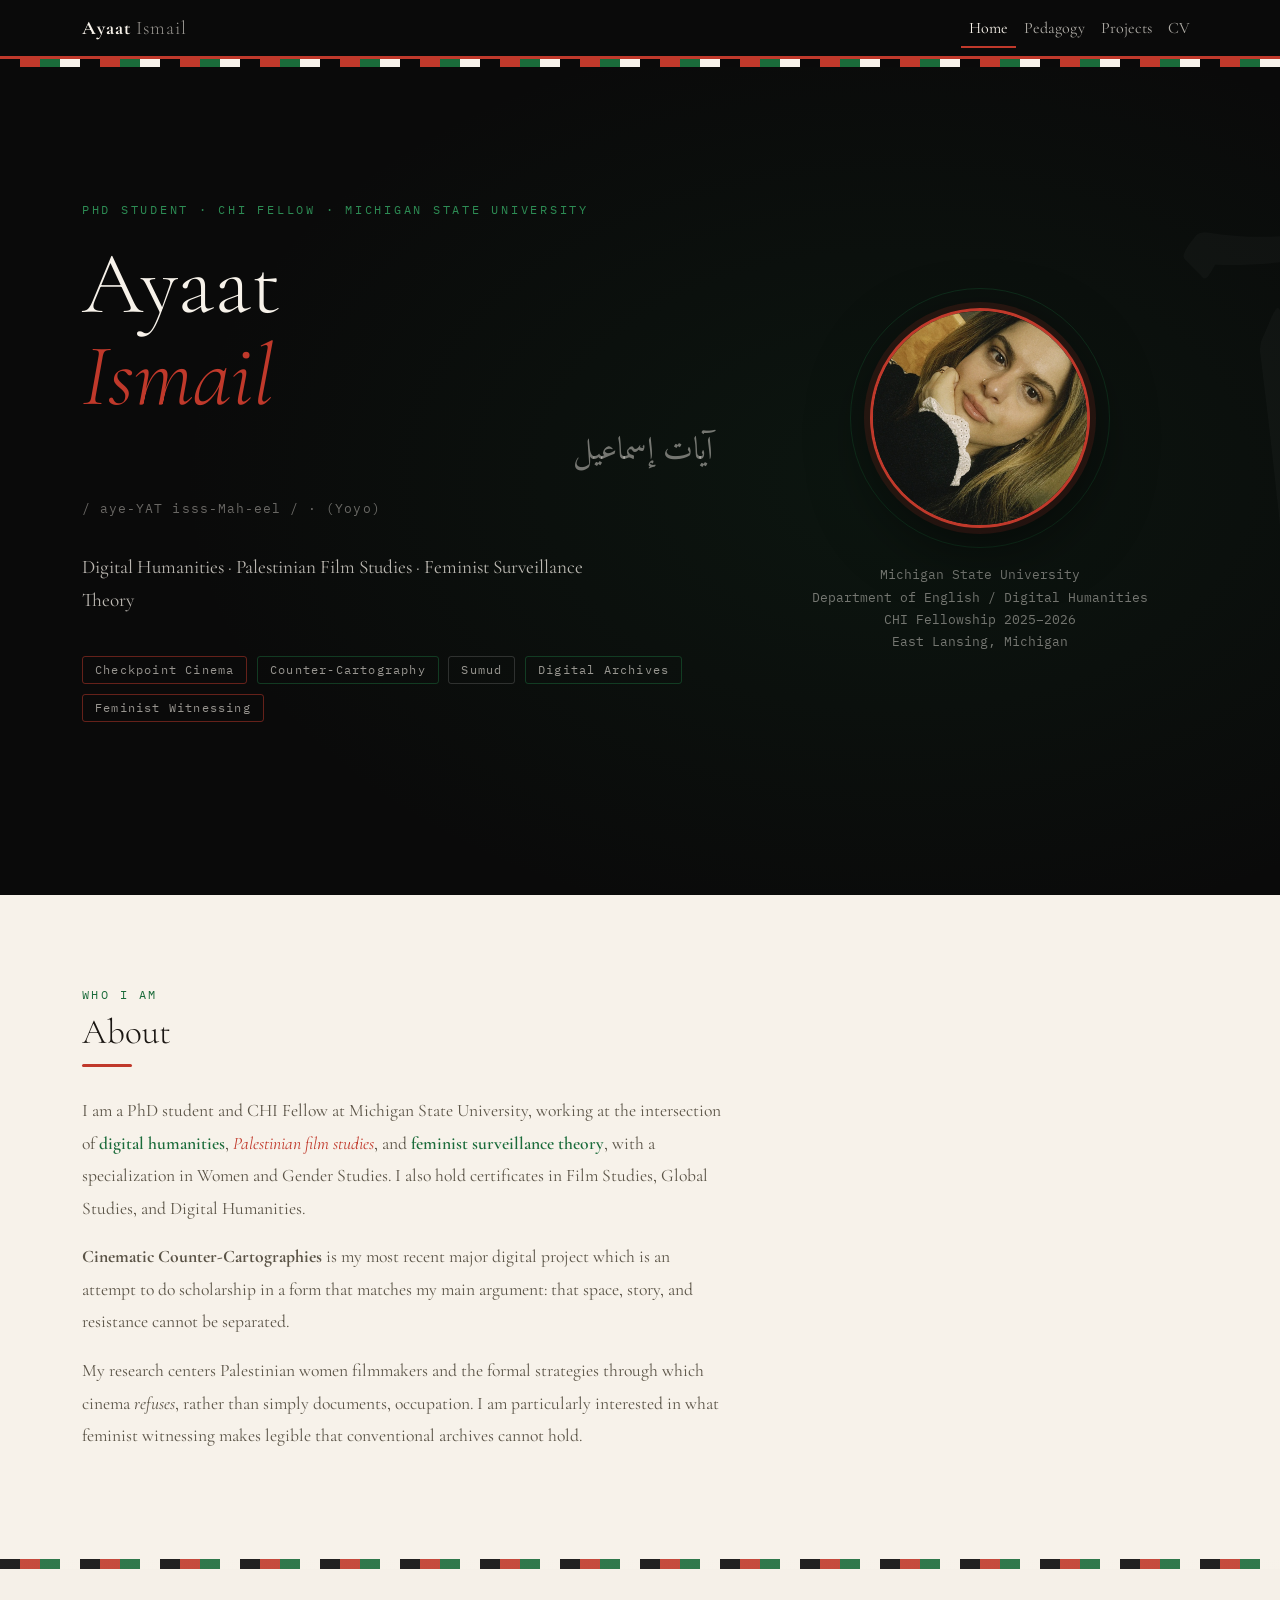
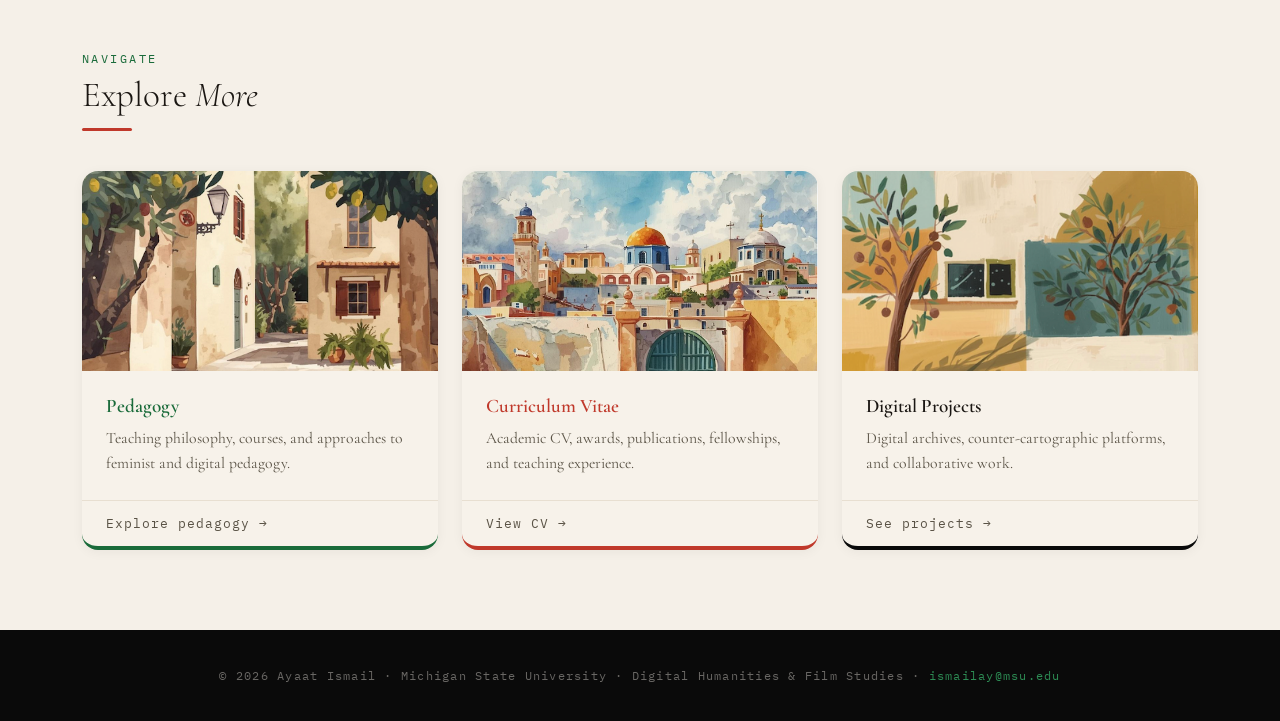
==== commit bba1b8c5: "a lot" ====
--- a/index.html
+++ b/index.html
@@ -304,7 +304,7 @@
           <em>Ismail</em>
         </h1>
         <p class="hero-name-ar">آيات إسماعيل</p>
-        <p class="hero-pronounce">/ eh-YAHT iss-Me-eel / · (Yoyo)</p>
+        <p class="hero-pronounce">/ aye-YAT isss-Mah-eel / · (Yoyo)</p>
         <p class="hero-desc">
           Digital Humanities · Palestinian Film Studies · Feminist Surveillance Theory
         </p>
@@ -348,7 +348,7 @@
           with a specialization in Women and Gender Studies. I also hold certificates in Film Studies, Global Studies, and Digital Humanities.
         </p>
         <p class="about-text mt-3">
-          <strong>Cinematic Counter-Cartographies</strong> is my most recent major digital project — an attempt to do scholarship in a form that matches my main argument: that space, story, and resistance cannot be separated.
+          <strong>Cinematic Counter-Cartographies</strong> is my most recent major digital project which is an attempt to do scholarship in a form that matches my main argument: that space, story, and resistance cannot be separated.
         </p>
         <p class="about-text mt-3">
           My research centers Palestinian women filmmakers and the formal strategies through which cinema <em>refuses</em>, rather than simply documents, occupation. I am particularly interested in what feminist witnessing makes legible that conventional archives cannot hold.
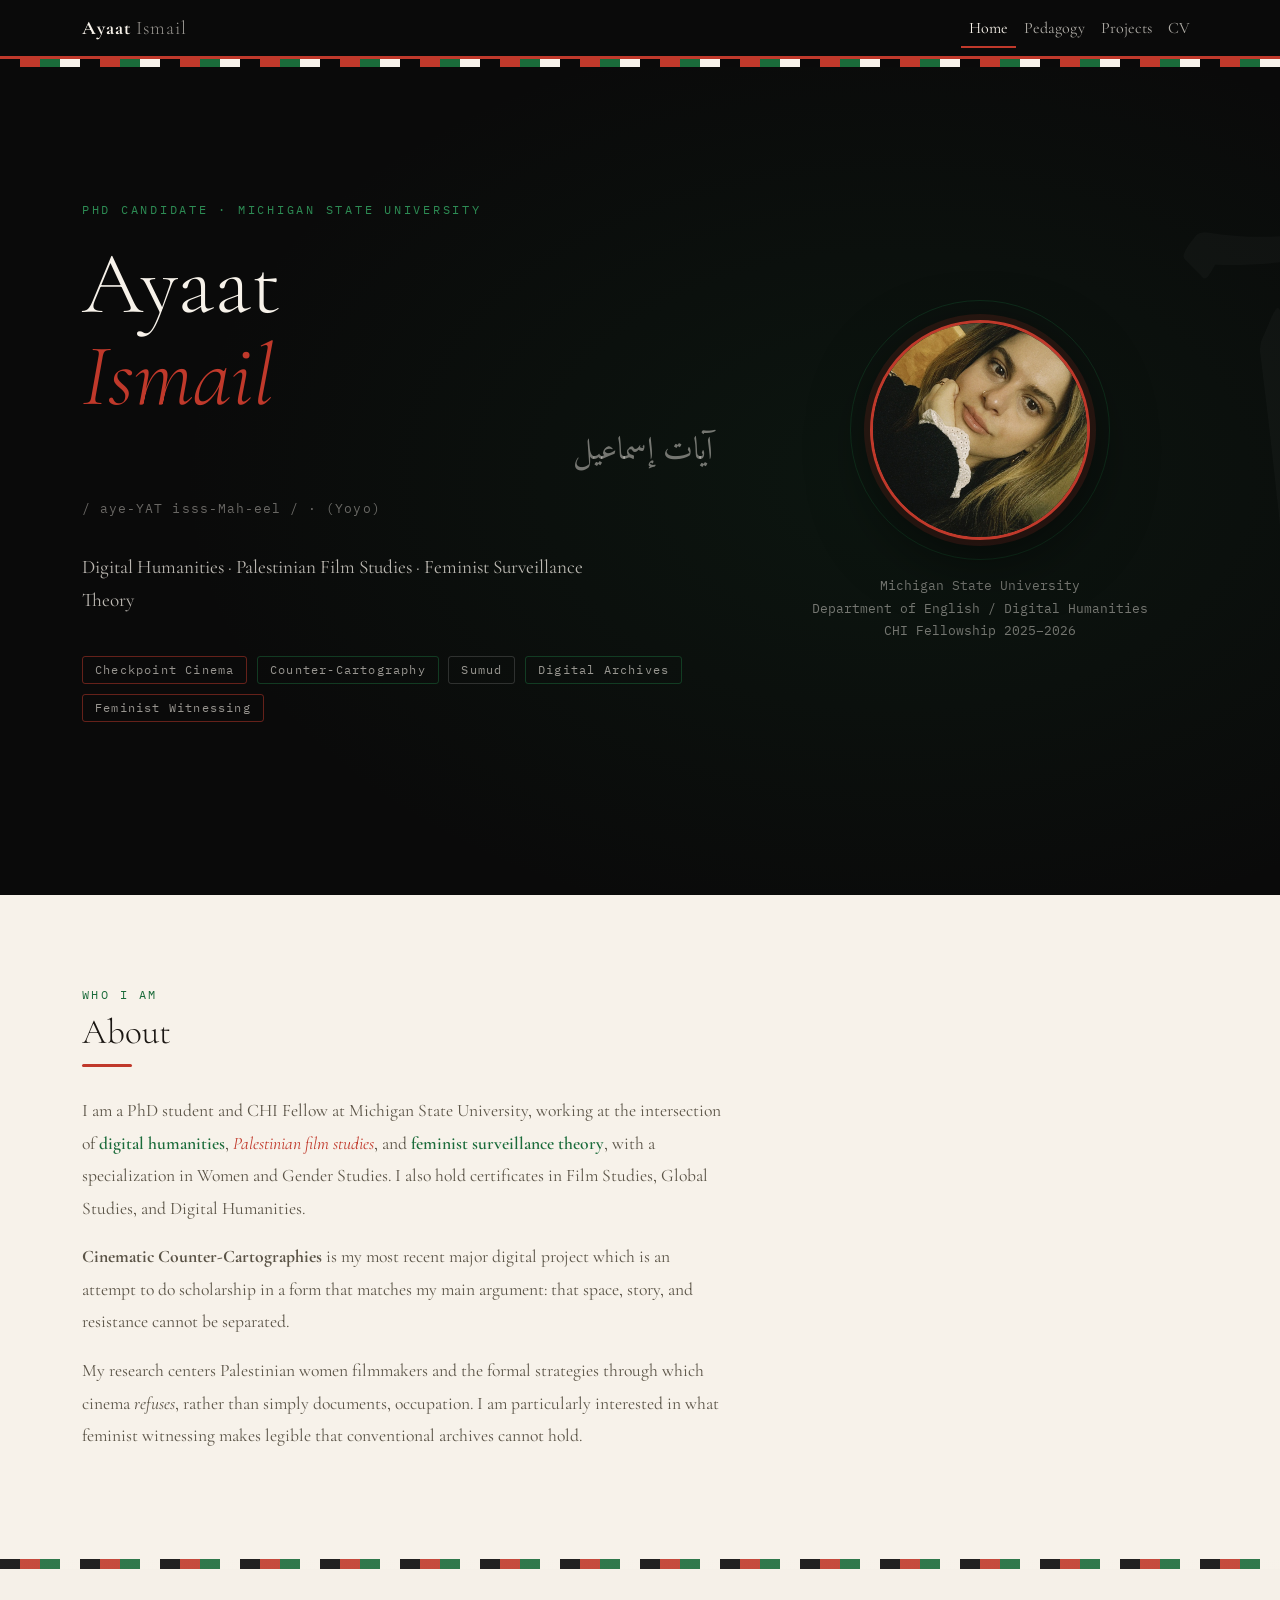
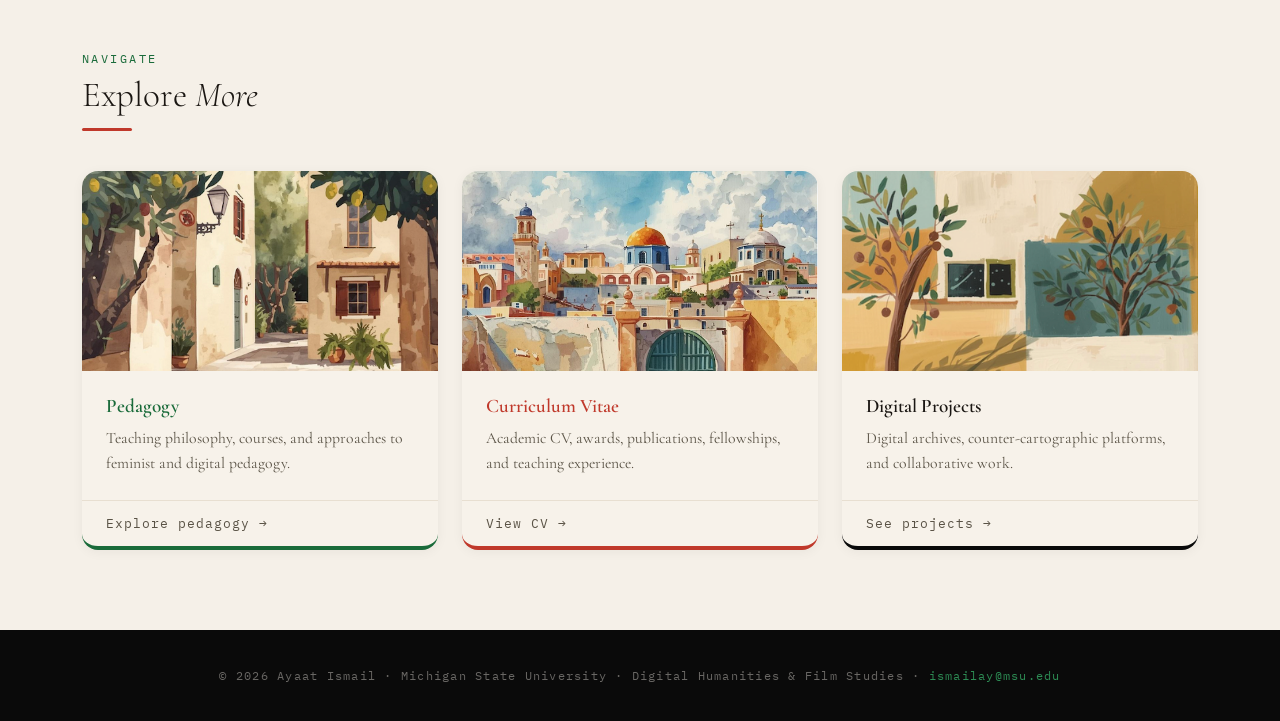
==== commit 57635e3c: "edits" ====
--- a/index.html
+++ b/index.html
@@ -298,7 +298,7 @@
   <div class="container hero-content">
     <div class="row align-items-center g-5">
       <div class="col-md-7">
-        <p class="hero-eyebrow">PhD Student · CHI Fellow · Michigan State University</p>
+        <p class="hero-eyebrow">PhD Candidate · Michigan State University</p>
         <h1 class="hero-name">
           Ayaat<br>
           <em>Ismail</em>
@@ -325,7 +325,7 @@
           Michigan State University<br>
           Department of English / Digital Humanities<br>
           CHI Fellowship 2025–2026<br>
-          East Lansing, Michigan
+      
         </div>
       </div>
     </div>
